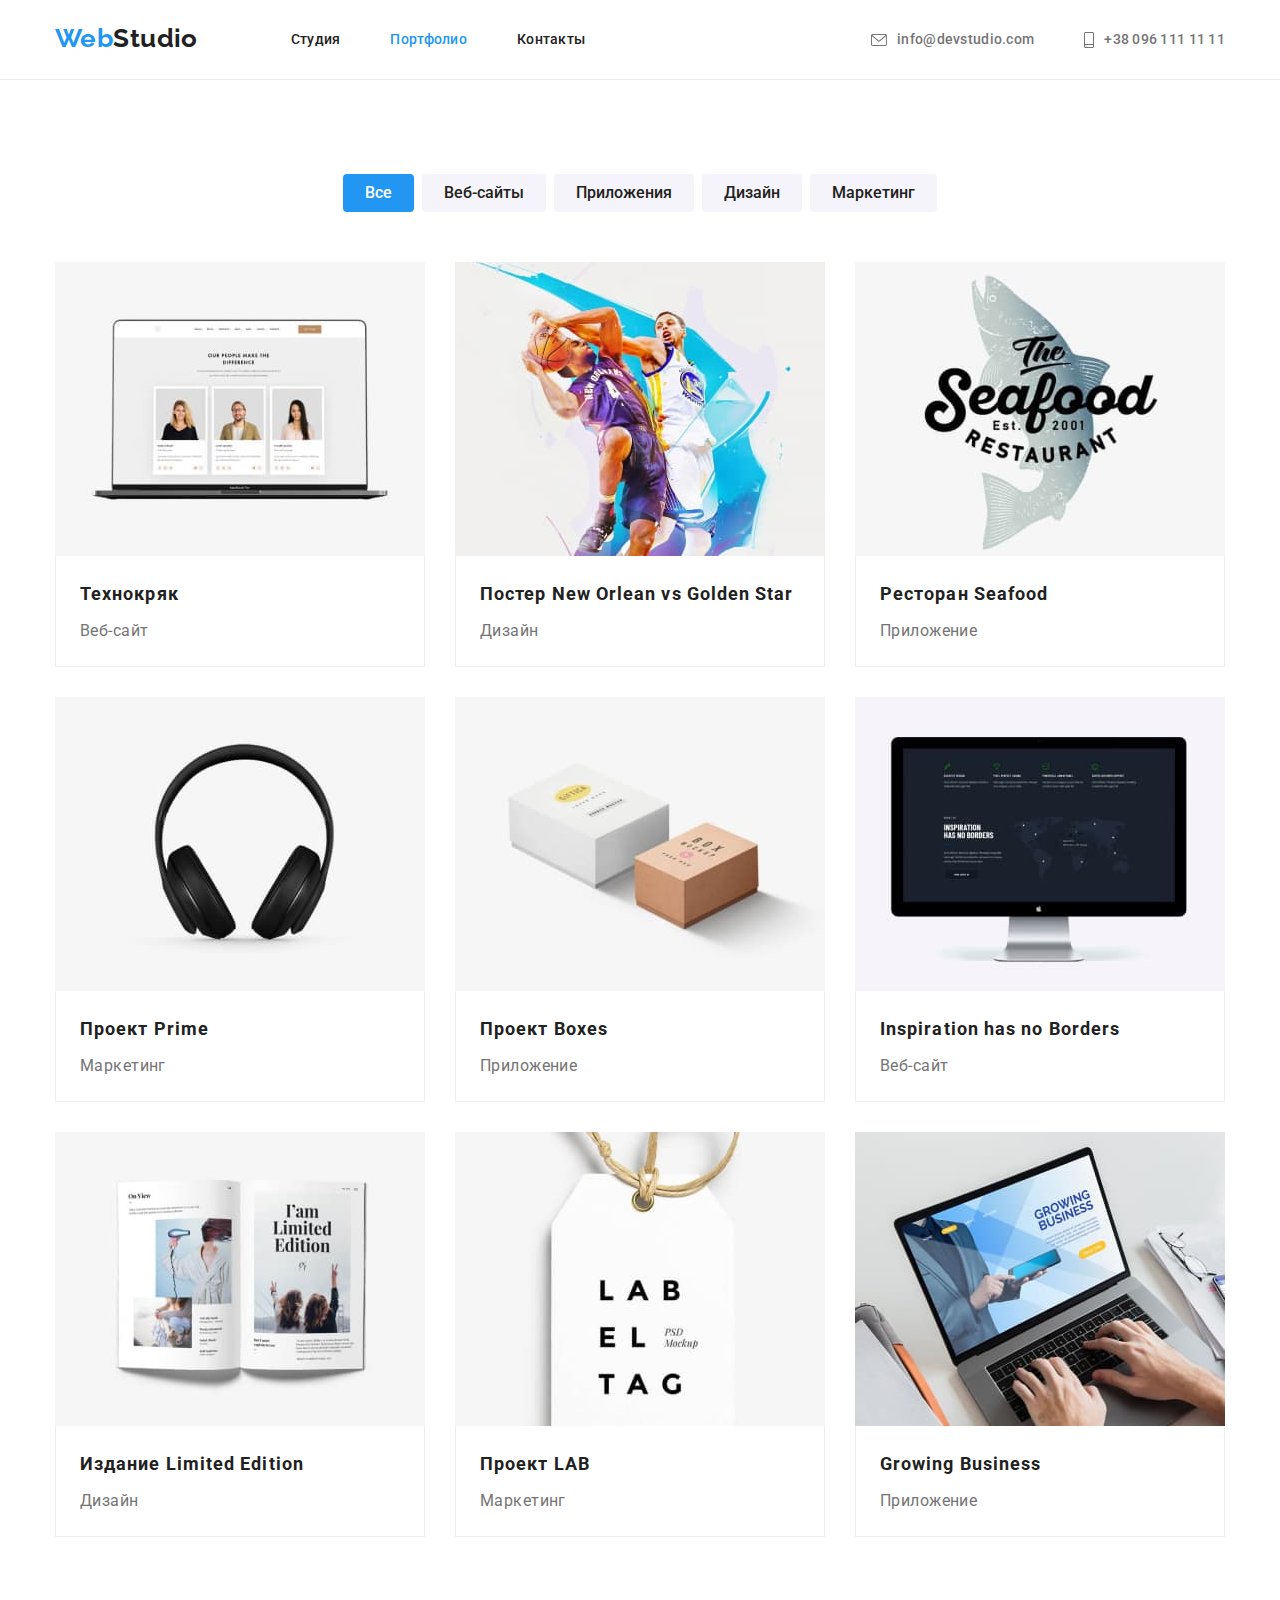
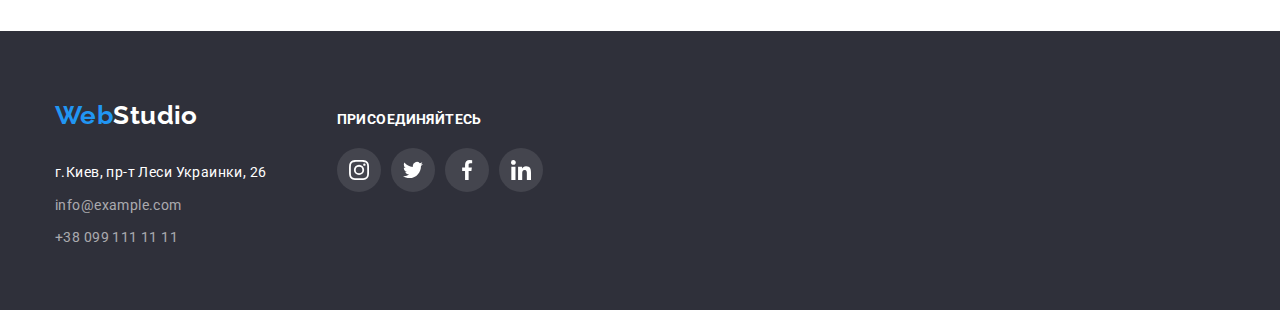
==== portfolio.html @ 67c70252 "add" ====
<!DOCTYPE html>
<html lang="ru">
<head>
    <meta charset="UTF-8">
    <meta http-equiv="X-UA-Compatible" content="IE=edge">
    <meta name="viewport" content="width=device-width, initial-scale=1.0">
    <title>Document</title>

    <link rel="stylesheet" href="https://cdnjs.cloudflare.com/ajax/libs/modern-normalize/1.1.0/modern-normalize.min.css">
    <link rel="preconnect" href="https://fonts.googleapis.com">
    <link rel="preconnect" href="https://fonts.gstatic.com" crossorigin>
    <link href="https://fonts.googleapis.com/css2?family=Raleway:wght@700&family=Roboto:wght@400;500;700;900&display=swap" rel="stylesheet">

   <link rel="stylesheet" href="./css/styles.css">
</head>

<body>
    <header class="header-section">
        <div class="container header-container">
            <nav class="header-nav">
                <a href="" class="logo"><span class="logoweb">Web</span>Studio</a>
                <ul class="header-list">
                    <li><a href="index.html" class="logo-list">Студия</a></li>
                    <li><a href="" class="logo-list"> <samp class="logo-listact">Портфолио</samp> </a></li>
                    <li><a href="" class="logo-list">Контакты</a></li>
                </ul>
            </nav>
            <ul class="contacts">
                <li><a href="mailto:info@devstudio.com" class="mail">
                    <svg class="icon-mail" width="16" height="12">
                        <use href="./images/icons/sprite.svg#icon-envelope"> </use>
                    </svg>                    
                    info@devstudio.com</a></li>
                <li><a href="tel:+380961111111" class="tel">
                    <svg class="icon-smartphone" width="10" height="16">
                        <use href="./images/icons/sprite.svg#icon-smartphone"></use>
                    </svg>                    
                    +38 096 111 11 11</a></li>
            </ul>
        </div>
    
       
    </header>

    <main>
        <section>
            <div class="container">
                <h1 class="visually-hidden">Наше портфоліо</h1>
                <ul class="button-list">
                    <li><button type="button" class="work current">Все</button></li>
                    <li><button type="button" class="work">Веб-сайты</button></li>
                    <li><button type="button" class="work">Приложения</button></li>
                    <li><button type="button" class="work">Дизайн</button></li>
                    <li><button type="button" class="work">Маркетинг</button></li>
                </ul>
                
                <ul class="portfolio-list">
                    <li class="portfolio-card">
                        <a class="portfolio-link" href="">
                            <img src="./images/portfolio/img(9).jpg" alt="" width="370">
                            <div class="portfolio-blok">
                                <h2 class="title-work">Технокряк</h2>
                                <p class="text-work">Веб-сайт</p>
                            </div>
                        </a>
                    </li>
                    <li class="portfolio-card">
                        <a class="portfolio-link" href="">
                            <img src="./images/portfolio/img(1)(1).jpg" alt="" width="370">
                            <div class="portfolio-blok">
                                <h2 class="title-work">Постер New Orlean vs Golden Star</h2>
                                <p class="text-work">Дизайн</p>
                            </div>
                            
                        </a>
                    </li>
                    <li class="portfolio-card">
                        <a class="portfolio-link" href="">
                            <img src="./images/portfolio/img(2)(1).jpg" alt="" width="370">
                            <div class="portfolio-blok">
                                <h2 class="title-work">Ресторан Seafood</h2>
                                <p class="text-work">Приложение</p>
                            </div>
                        </a>
                    </li>
                    <li class="portfolio-card">
                        <a class="portfolio-link" href="">
                            <img src="./images/portfolio/img(3)(1).jpg" alt="" width="370">
                            <div class="portfolio-blok">
                                <h2 class="title-work">Проект Prime</h2>
                                <p class="text-work">Маркетинг</p>
                            </div>
                        </a>
                    </li>
                    <li class="portfolio-card">
                        <a class="portfolio-link" href="">
                            <img src="./images/portfolio/img(4)(1).jpg" alt="" width="370">
                            <div class="portfolio-blok">
                                <h2 class="title-work">Проект Boxes</h2>
                                <p class="text-work">Приложение</p>
                            </div>                            
                        </a>
                    </li>
                    <li class="portfolio-card">
                        <a class="portfolio-link" href="">
                            <img src="./images/portfolio/img(5)(1).jpg" alt="" width="370">
                            <div class="portfolio-blok">
                                <h2 class="title-work">Inspiration has no Borders</h2>
                                <p class="text-work">Веб-сайт</p>
                            </div>
                        </a>
                    </li>
                    <li class="portfolio-card">
                        <a class="portfolio-link" href="">
                            <img src="./images/portfolio/img(6)(1).jpg" alt="" width="370">
                            <div class="portfolio-blok">
                                <h2 class="title-work">Издание Limited Edition</h2>
                                <p class="text-work">Дизайн</p>
                            </div>
                        </a>
                    </li>
                    <li class="portfolio-card">
                        <a class="portfolio-link" href="">
                            <img src="./images/portfolio/img(7)(1).jpg" alt="">
                            <div class="portfolio-blok">
                                <h2 class="title-work">Проект LAB</h2>
                                <p class="text-work">Маркетинг</p>
                            </div>
                        </a>
                    </li>
                    <li class="portfolio-card">
                        <a class="portfolio-link" href="">
                            <img src="./images/portfolio/img(8)(1).jpg" alt="">
                            <div class="portfolio-blok">
                                <h2 class="title-work">Growing Business</h2>
                                <p class="text-work">Приложение</p>
                            </div>
                        </a>
                    </li>                
                </ul>
            </div>            
        </section>
    </main>

    <footer>
        <div class="container">
            <div class="footer-colums">
                <div class="footer-adress">
                    <a class="botton-logo" href="index.html" title="WebStudio">
                        Web<span class="logo-white">Studio</span>
                    </a>
                    <address>
                        <ul class="address-list">
                            <li>
                                <a class="address" href="http://goo.gl/maps/oR3F1YAG6LvCoMsa9" target="_blank"
                                    rel="noopener noreferrer">г.Киев, пр-т Леси Украинки, 26</a>
                            </li>
                            <li>
                                <a class="address-link" href="mailto:info@example.com"> info@example.com</a>
                            </li>
                            <li>
                                <a class="address-link" href="tel:+380991111111"> +38 099 111 11 11</a>
                            </li>
                        </ul>
                    </address>
                </div>
                <div class="call-to-action">
                    <p class="join">присоединяйтесь</p>
                    <ul class="social-list-footer">
                        <li class="social-item-footer">
                            <a class="social-link-footer" href="">
                                <svg class="icon-social-footer" width="20" height="20">
                                    <use href="./images/icons/sprite.svg#icon-instagram"></use>
                                </svg>
                            </a>
                        </li>
                        <li class="social-item-footer">
                            <a class="social-link-footer" href="">
                                <svg class="icon-social-footer" width="20" height="20">
                                    <use href="./images/icons/sprite.svg#icon-twitter"></use>
                                </svg>
                            </a>
                        </li>
                        <li class="social-item-footer">
                            <a class="social-link-footer" href="">
                                <svg class="icon-social-footer" width="20" height="20">
                                    <use href="./images/icons/sprite.svg#icon-facebook"></use>
                                </svg>
                            </a>
                        </li>
                        <li class="social-item-footer">
                            <a class="social-link-footer" href="">
                                <svg class="icon-social-footer" width="20" height="20">
                                    <use href="./images/icons/sprite.svg#icon-linkedin"></use>
                                </svg>
                            </a>
                        </li>
                    </ul>
    
                </div>
            </div>
        </div>
    </footer>
        
</body>
</html>
---- css/styles.css ----
:root{
    --main-font:'Roboto', sans-serif;
    --logo-font:'Raleway',sans-serif;
    --main-color:#757575;
    --accent-color:#212121;
    --logo-color: #2196F3;  
    --accent-font:#2F303A;
    --text-color:#FFFFFF;
    --fon-color:#E5E5E5;
    --button-hover-color:#188ce8;
    --portfolio-card-border-color:#eeeeee;
}
*,
*::before,
*::after {
    box-sizing: border-box;
}
body{
    font-family: var(--main-font);    
    color: var(--main-color);
    background-color:var(--text-color);
    font-size: 14px;
    letter-spacing: 0.03em;  
}
p,
h1,
h2,
h3,
h4,
h5,
h6{
    margin: 0;
    padding: 0;
}
ul{
    list-style: none;
    margin: 0;
    padding: 0;
}
a{
    color: var(--main-color);
    text-decoration: none;
}
img{
    display: block;
    max-width: 100%;
    height: auto;
}
section {
    padding: 94px 0;
}
.container{
    width: 1200px;
    margin-left: auto;
    margin-right: auto;
    padding-left: 15px;
    padding-right: 15px;
}
/*Header*/
header{
    display: flex;
    align-items: center;
    margin: auto;
}

.header-section{
    border-bottom: 1px solid #ECECEC;
    height: 80px;
}
.header-container{
    display: flex;
    align-items: center;
}
.header-nav{
    display: flex;
    align-items: center;
    margin-right: auto;
}
/*  */
.logo{
    margin-right: 93px;
    padding-top: 24px;
    padding-bottom: 25px;

    font-family: var(--logo-font);
    color:var(--accent-color);
    font-style: normal;
    font-weight: 700;
    font-size: 26px;
    line-height: 1.2;    
}
.logo:hover,
.logo:focus{
color: var(--logo-color);
}
.logoweb{
    font-family: var(--logo-font);
    color: var(--logo-color);
}
.header-list{
    display: flex;
    align-items: center;
    padding-left: 0;
    margin: 0;
    color-scheme: red;
}
.header-list > li:not(:last-child) {
    margin-right: 50px;
}
.logo-list {
    padding-top: 32px;
    padding-bottom: 32px;

    font-family: var(--main-font);
    color: var(--accent-color);
    font-weight: 500;
    line-height: 1.14;
    letter-spacing: 0.02em;
}
.logo-list:hover,
.logo-list:focus {
    color: var(--logo-color);
}
.logo-listact {
    font-family: var(--main-font);
    color: var(--logo-color);
}
.logo-listact:hover,
.logo-listact:focus {
    color: var(--accent-color);
}
.contacts{
    display: flex;
    align-items: center;
    padding-left: 0;
    margin: 0;
}
.tel,.mail{
    display: flex;
    padding-top: 32px;
    padding-bottom: 32px;
    color: var(--main-color);
    font-weight: 500;
    line-height: 1.4;
    letter-spacing: 0.02em;
    align-items: center;
}
.tel:hover,
.tel:focus,
.mail:hover,
.mail:focus {
    color: var(--logo-color);
    
}
.mail{
    margin-right: 50px;
    /*color: var(--logo-color);*/
}
.icon-mail {
    fill: currentColor;
    margin-right: 10px;
}

.icon-smartphone {
    fill: currentColor;
    margin-right: 10px;
}

/* ---------------------------------------------------------------------------------------------------------------- */

 /* Секцiя 1 (Эффективное решение для вашего бизнеса)  */

.hero-section{
    background-color:var(--accent-font) ;
    background-image: linear-gradient(to right,
                rgba(47, 48, 58, 0.4),
                rgba(47, 48, 58, 0.4)),
    url("..//images/icons/Img.jpg");
    background-repeat: no-repeat;
    background-size: cover;
    background-position: center;
    max-width: 1600px;
    margin: 0 auto;
    align-items: center;
    padding-top: 200px;
    padding-bottom: 200px;
}
.title-container {
    display: flex;
    align-items: center;
    flex-direction: column;
}
.title {
    width: 696px;
    margin-bottom: 30px;
    color: var(--text-color);
    font-weight: 900;
    font-size: 44px;
    line-height: 1.36;
    text-transform: uppercase;
    letter-spacing: 0.06em;
    text-align: center;
}

.button{
    padding: 10px 32px;
    border: none;
    text-align: center;

    color: var(--text-color);
    background-color:var(--logo-color);
    font-weight: 700;
    font-size: 16px;
    line-height:1.88;    
    letter-spacing: 0.06em;
    box-shadow: 0px 4px 4px rgba(0, 0, 0, 0.15);
    border-radius: 4px;
    cursor: pointer;
}
.button:hover,
.button:focus {
   background-color: var(--button-hover-color);   
}
/* ------------------------------------------------------------------------------------------------------------------- */
/* Секция 2 (Список преимуществ) */
.advantage-list {
    display: flex;
   
}
.advantage-list>li:not(:last-child) {
    margin-right: 30px;
}
.advantage-block {
    background-color: #F5F4FA;
    border-radius: 4px;
    width: 270px;
    height: 120px;
    margin-bottom: 30px;
    align-items: center;
    display: flex;
    justify-content: center;
}
.advantage-title{
    margin-top: 0;
    margin-bottom: 10px;
    color: var(--accent-color);
    font-weight: 700;
    font-size: 14px;
    line-height: 1.14;
    text-transform: uppercase;
}
.advantage-text{
    width: 270px;
    line-height: 1.7;
    color: var(--main-color);
}
/*.advantage-text::last-child {
    margin-right: 0;
}*/
/* ------------------------------------------------------------------------------------------------------------------- */
/* Секцiя 3 (Чем мы занимаемся?) */
.projects-section{
    padding-top: 0;
}
.projects-title{
    margin-top: 0;
    margin-bottom: 50px;

    color: var(--accent-color);
    font-weight: 700;
    font-size: 36px;
    line-height: 1.16;
    text-align: center;
}
.projects-list {
    display: flex;
}
.projects-list>li:not(:last-child) {
    margin-right: 30px;
}
/* ------------------------------------------------------------------------------------------------------------------- */
/* Секцiя 4 (Наша команда) */
.team-section{
    margin-top: 0;
    margin-bottom: 0;
    background-color: #F5F4FA;
}
.team-title{
    margin-bottom: 50px;
    font-weight: 700;
    font-size: 36px;
    line-height: 1.16;
    text-align: center;
    color:var(--accent-color);

}

.team-list {
    display: flex;
}
.card {
    background-color: var(--text-color);
    width: 270px;
    margin-bottom: 0;
    box-shadow: 0px 1px 3px rgba(0, 0, 0, 0.12), 0px 1px 1px rgba(0, 0, 0, 0.14),
     0px 2px 1px rgba(0, 0, 0, 0.2);
}

.card:not(:last-child) {
    margin-right: 30px;
}

.member-name {
    margin-top: 30px;
    margin-bottom: 10px;
    font-weight: 500;
    font-size: 16px;
    line-height: 1.19;
    text-align: center;
    color: var(--accent-color);
}

.member-position {
    margin-bottom: 16px;
    font-size: 16px;
    line-height: 1.19;
    text-align: center;
}

.social-network-list {
    display: flex;
    justify-content: center;
    margin-bottom: 30px;
}

.social-network-link:not(:last-child) {
    margin-right: 10px;
}

.social-network {
    display: flex;
    justify-content: center;
    align-items: center;
    color: #afb1b8;
    width: 44px;
    height: 44px;
    border-radius: 50%;
}

.social-network:hover,
.social-network:focus {
    color: var(--text-color);
    background-color: var(--logo-color);
}

.icon-social {
    fill: currentColor;
}

/*--------------------------------------------------------------------------------------------------*/
/* Секция 5 (Постоянные клиенты)*/
.regular-customers-title {
    color:var(--accent-color); 
    font-weight: 700;
    font-size: 36px;
    line-height: 1.16;
    text-align: center; 
    letter-spacing: 0.03em;

    margin-bottom: 50px;
}

.regular-customers-list {
    display: flex;
}

.brand-logo-item:not(:last-child) {
    margin-right: 30px;
}

.brand-logo-link {
    display: flex;
    justify-content: center;
    align-items: center;
    border: 1px solid #afb1b8;
    border-radius: 4px;
    width: 170px;
    height: 92px;
    color: #afb1b8;    
   
}

.brand-logo-link:hover,
.brand-logo-link:focus {
    color: var(--logo-color);
    border: 1px solid var(--logo-color);
}

.brand-logo-icon {
    fill: currentColor;
}


/* ------------------------------------------------------------------------------------------------------------- */
/* Footer*/
footer{
    padding-top: 60px;
    padding-bottom: 60px;
    background-color: var(--accent-font);
    
}
.footer-colums{
    display: flex;
    flex-wrap: wrap;
    align-items: baseline;
}
.botton-logo {
    display: inline-block;
    margin-bottom: 20px;
    font-family: var(--logo-font);
    color: var(--logo-color);

    font-weight: 700;
    font-size: 26px;
    line-height: 1.9;
}
.logo-white{
    color: var(--text-color);

}
.address-link {
    display: inline-block;
    font-style: normal;
    color:rgba(255, 255, 255, 0.6);
    line-height: 1.7;
}
.address-list>li:not(:last-child) {
    margin-bottom: 9px;
} 
.address {
    display: inline-block;
    font-style: normal;
    color: var(--text-color);
    line-height: 1.7;
    
}
.address-link:hover,
.address-link:focus {
    color: var(--logo-color);
}
.call-to-action{
    margin-left: 70px;
}
.join{
    margin-bottom: 20px;
    font-weight: 700;
    line-height: 1.14;
    letter-spacing: 0.03em;
    text-transform: uppercase;
    color: var(--text-color);
    
}
.social-list-footer{
    display: flex;
}
.social-item-footer:not(:last-child){
margin-right: 10px;
}
.social-link-footer{
    display: flex;
    justify-content: center;
    align-items: center;
    width: 44px;
    height: 44px;
    color: var(--text-color);
    background-color: rgba(255, 255, 255, 0.1);
    border-radius: 50%;
}
.social-link-footer:hover,
.social-link-footer:focus{
    color: var(--text-color);
    background-color: var(--logo-color);
}
.icon-social-footer{
    fill: currentColor;
}
/*------------------------------------------------------------------End footer-------------------------------------*/
/* Портфоліо*/
.visually-hidden {
    position: absolute;
    width: 1px;
    height: 1px;
    margin: -1px;
    border: 0;
    padding: 0;
    white-space: nowrap;
    clip-path: inset(100%);
    clip: rect(0 0 0 0);
    overflow: hidden;
}
.button-list {
    display: flex;
    justify-content: center;
    margin-bottom: 50px;
}
.button-list>li:not(:last-child) {
    margin-right: 8px;
}
.work.current {
    background-color: var(--logo-color);
    color: var(--text-color);

}
.work{
    padding: 6px 22px;
    border-radius: 4px;

    color:var(--accent-color);
    font-family: 'Roboto';
    font-style: normal;
    font-weight: 500;
    font-size: 16px;
    line-height: 1.63;
    border:none ;
    text-align: center;
    cursor: pointer;
    background-color: #F5F4FA;
}

.work:hover,
.work:focus{
    background-color: var(--logo-color);
    color: var(--text-color);
}

.portfolio-list {
    display: flex;
    flex-wrap: wrap;
    padding-left: 0;
    margin-top: 0;
}
.portfolio-link {
    display: block;
    color: var(--main-color);
}
.portfolio-link:hover,
.portfolio-link:focus {
    box-shadow: 0px 1px 1px rgba(0, 0, 0, 0.12), 0px 4px 4px rgba(0, 0, 0, 0.06), 1px 4px 6px rgba(0, 0, 0, 0.16);
}

.portfolio-card {
    width: 370px;
    margin-right: 30px;
    margin-bottom: 30px;
    box-sizing: border-box;
    background:var(--fon-color);
}
.portfolio-card:nth-child(3n) {
    margin-right: 0;
}

.portfolio-card:nth-last-child(-n + 3) {
    margin-bottom: 0;
}
.portfolio-blok{
    background: var(--text-color);
    padding: 20px 24px;
    border-left: 1px solid var(--portfolio-card-border-color);
    border-right: 1px solid var(--portfolio-card-border-color);
    border-bottom: 1px solid var(--portfolio-card-border-color);
}

.title-work{
    margin-bottom: 4px;
    color: var(--accent-color);
    font-weight: 700;
    font-size: 18px;
    line-height: 2; 
    letter-spacing: 0.06em;
}
.text-work{
    /*color: var(--main-color);*/
    font-size: 16px;
    line-height: 1.88;
}
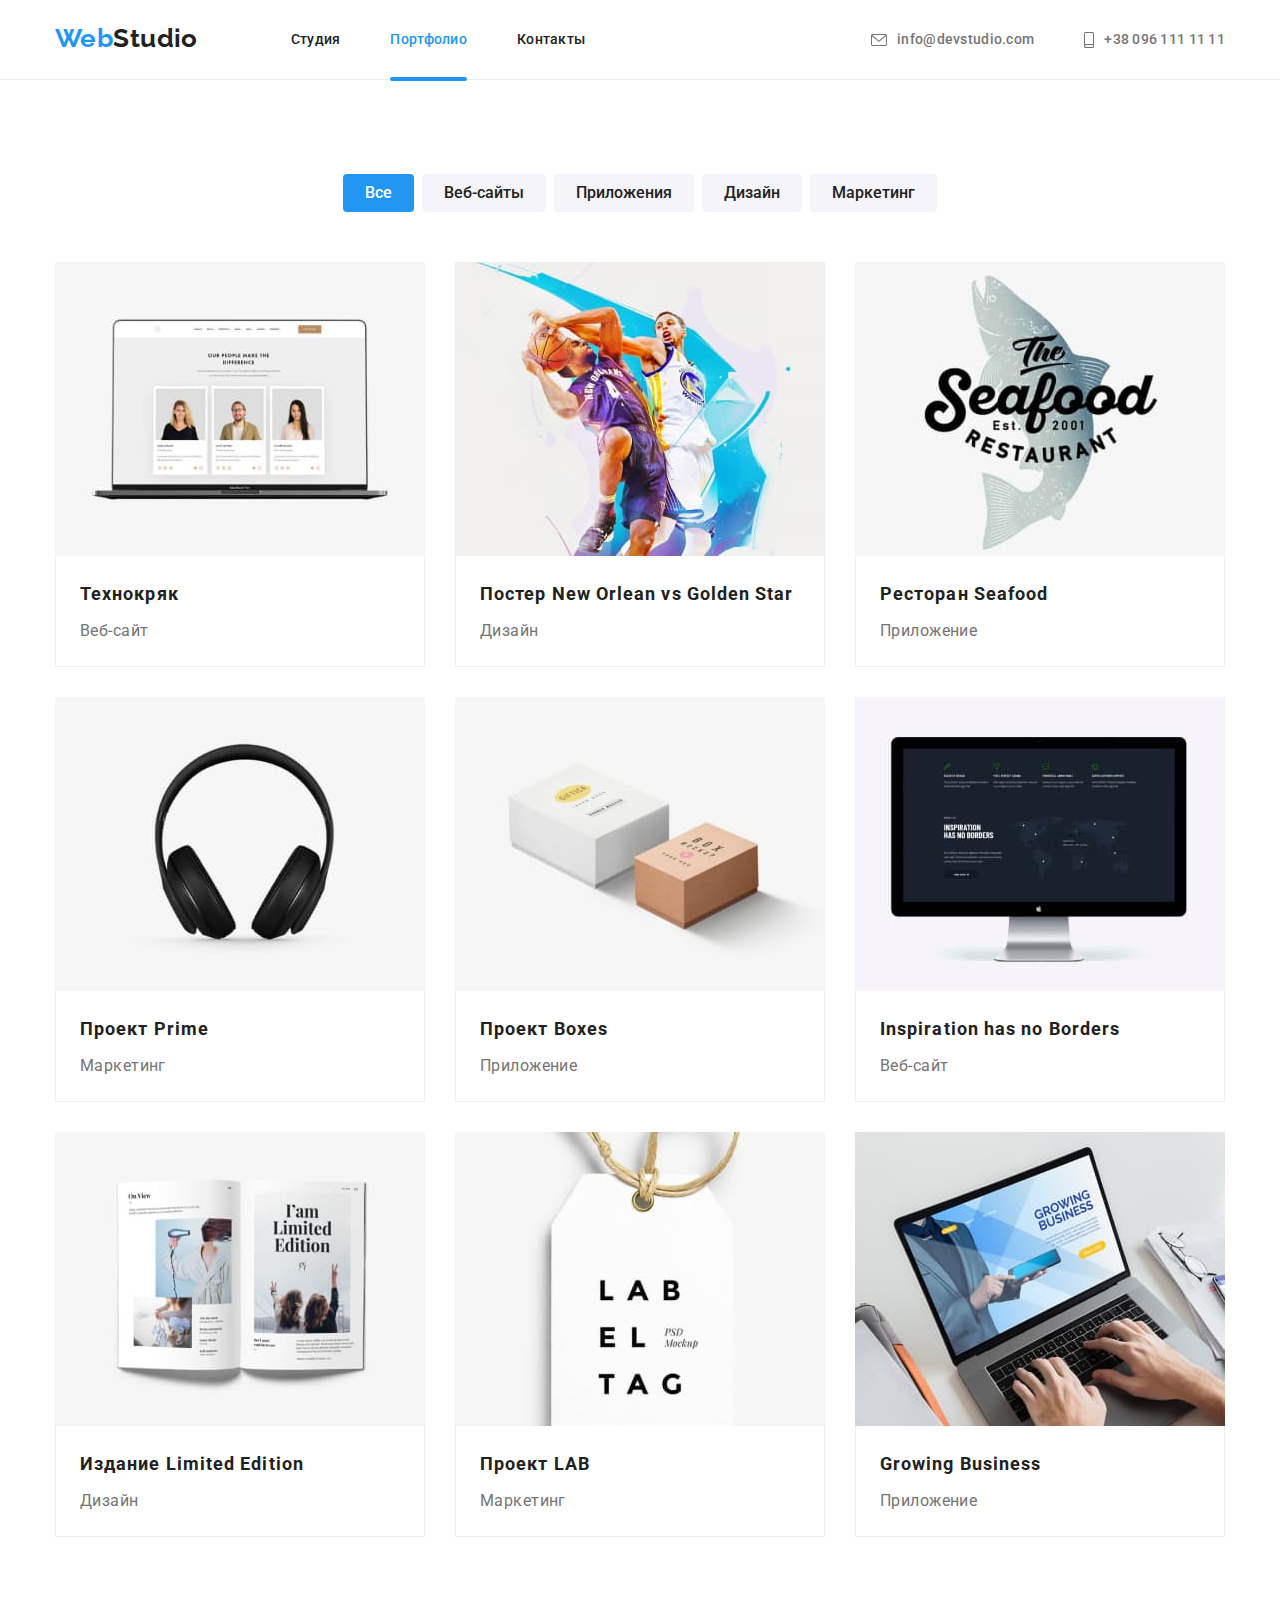
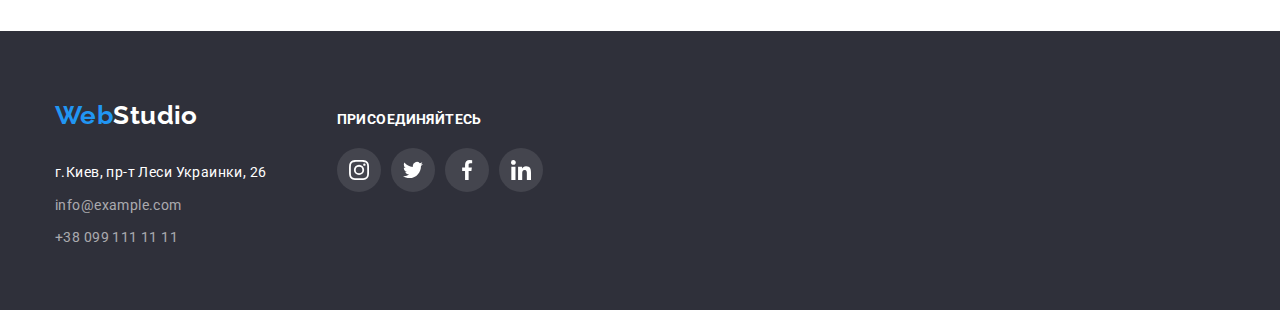
==== commit e7110152: "dxzbfg" ====
--- a/portfolio.html
+++ b/portfolio.html
@@ -21,7 +21,7 @@
                 <a href="" class="logo"><span class="logoweb">Web</span>Studio</a>
                 <ul class="header-list">
                     <li><a href="index.html" class="logo-list">Студия</a></li>
-                    <li><a href="" class="logo-list"> <samp class="logo-listact">Портфолио</samp> </a></li>
+                    <li><a href="" class="logo-list current"> <samp class="logo-listact">Портфолио</samp> </a></li>
                     <li><a href="" class="logo-list">Контакты</a></li>
                 </ul>
             </nav>
@@ -57,7 +57,20 @@
                 <ul class="portfolio-list">
                     <li class="portfolio-card">
                         <a class="portfolio-link" href="">
-                            <img src="./images/portfolio/img(9).jpg" alt="" width="370">
+
+                            <div class="portfolio-thumb">
+                                <img src="./images/portfolio/img(9).jpg" alt="" width="370">
+                                <div class="portfolio-overlay">
+                                    <p class="thumb-text">
+                                        Ресурс предлагает комплексные предложения с разным уровнем
+                                        функционала и сервисов. Все это позволит посетителю
+                                        получить исчерпывающие сведения  +о компании или частном
+                                        лице.
+                                    </p>
+                                </div>
+                            </div>
+                            
                             <div class="portfolio-blok">
                                 <h2 class="title-work">Технокряк</h2>
                                 <p class="text-work">Веб-сайт</p>
@@ -66,7 +79,20 @@
                     </li>
                     <li class="portfolio-card">
                         <a class="portfolio-link" href="">
-                            <img src="./images/portfolio/img(1)(1).jpg" alt="" width="370">
+
+                            <div class="portfolio-thumb">
+                                <img src="./images/portfolio/img(1)(1).jpg" alt="" width="370">
+                                <div class="portfolio-overlay">
+                                    <p class="thumb-text">
+                                        Ресурс предлагает комплексные предложения с разным уровнем
+                                        функционала и сервисов. Все это позволит посетителю
+                                        получить исчерпывающие сведения  +о компании или частном
+                                        лице.
+                                    </p>
+                                </div>
+                            </div>
+
                             <div class="portfolio-blok">
                                 <h2 class="title-work">Постер New Orlean vs Golden Star</h2>
                                 <p class="text-work">Дизайн</p>
@@ -76,7 +102,19 @@
                     </li>
                     <li class="portfolio-card">
                         <a class="portfolio-link" href="">
-                            <img src="./images/portfolio/img(2)(1).jpg" alt="" width="370">
+                            <div class="portfolio-thumb">
+                                <img src="./images/portfolio/img(2)(1).jpg" alt="" width="370">
+                                <div class="portfolio-overlay">
+                                    <p class="thumb-text">
+                                        Ресурс предлагает комплексные предложения с разным уровнем
+                                        функционала и сервисов. Все это позволит посетителю
+                                        получить исчерпывающие сведения  +о компании или частном
+                                        лице.
+                                    </p>
+                                </div>
+                            </div>
+                            
                             <div class="portfolio-blok">
                                 <h2 class="title-work">Ресторан Seafood</h2>
                                 <p class="text-work">Приложение</p>
@@ -85,7 +123,19 @@
                     </li>
                     <li class="portfolio-card">
                         <a class="portfolio-link" href="">
-                            <img src="./images/portfolio/img(3)(1).jpg" alt="" width="370">
+                            <div class="portfolio-thumb">
+                                <img src="./images/portfolio/img(3)(1).jpg" alt="" width="370">
+                                <div class="portfolio-overlay">
+                                    <p class="thumb-text">
+                                        Ресурс предлагает комплексные предложения с разным уровнем
+                                        функционала и сервисов. Все это позволит посетителю
+                                        получить исчерпывающие сведения  +о компании или частном
+                                        лице.
+                                    </p>
+                                </div>
+                            </div>
+                            
                             <div class="portfolio-blok">
                                 <h2 class="title-work">Проект Prime</h2>
                                 <p class="text-work">Маркетинг</p>
@@ -94,7 +144,19 @@
                     </li>
                     <li class="portfolio-card">
                         <a class="portfolio-link" href="">
-                            <img src="./images/portfolio/img(4)(1).jpg" alt="" width="370">
+                            <div class="portfolio-thumb">
+                                <img src="./images/portfolio/img(4)(1).jpg" alt="" width="370">
+                                <div class="portfolio-overlay">
+                                    <p class="thumb-text">
+                                        Ресурс предлагает комплексные предложения с разным уровнем
+                                        функционала и сервисов. Все это позволит посетителю
+                                        получить исчерпывающие сведения  +о компании или частном
+                                        лице.
+                                    </p>
+                                </div>
+                            </div>
+                            
                             <div class="portfolio-blok">
                                 <h2 class="title-work">Проект Boxes</h2>
                                 <p class="text-work">Приложение</p>
@@ -103,7 +165,19 @@
                     </li>
                     <li class="portfolio-card">
                         <a class="portfolio-link" href="">
-                            <img src="./images/portfolio/img(5)(1).jpg" alt="" width="370">
+                            <div class="portfolio-thumb">
+                                <img src="./images/portfolio/img(5)(1).jpg" alt="" width="370">
+                                <div class="portfolio-overlay">
+                                    <p class="thumb-text">
+                                        Ресурс предлагает комплексные предложения с разным уровнем
+                                        функционала и сервисов. Все это позволит посетителю
+                                        получить исчерпывающие сведения  +о компании или частном
+                                        лице.
+                                    </p>
+                                </div>
+                            </div>
+                           
                             <div class="portfolio-blok">
                                 <h2 class="title-work">Inspiration has no Borders</h2>
                                 <p class="text-work">Веб-сайт</p>
@@ -112,7 +186,19 @@
                     </li>
                     <li class="portfolio-card">
                         <a class="portfolio-link" href="">
-                            <img src="./images/portfolio/img(6)(1).jpg" alt="" width="370">
+                            <div class="portfolio-thumb">
+                                <img src="./images/portfolio/img(6)(1).jpg" alt="" width="370">
+                                <div class="portfolio-overlay">
+                                    <p class="thumb-text">
+                                        Ресурс предлагает комплексные предложения с разным уровнем
+                                        функционала и сервисов. Все это позволит посетителю
+                                        получить исчерпывающие сведения  +о компании или частном
+                                        лице.
+                                    </p>
+                                </div>
+                            </div>
+                            
                             <div class="portfolio-blok">
                                 <h2 class="title-work">Издание Limited Edition</h2>
                                 <p class="text-work">Дизайн</p>
@@ -121,7 +207,19 @@
                     </li>
                     <li class="portfolio-card">
                         <a class="portfolio-link" href="">
-                            <img src="./images/portfolio/img(7)(1).jpg" alt="">
+                            <div class="portfolio-thumb">
+                                <img src="./images/portfolio/img(7)(1).jpg" alt="">
+                                <div class="portfolio-overlay">
+                                    <p class="thumb-text">
+                                        Ресурс предлагает комплексные предложения с разным уровнем
+                                        функционала и сервисов. Все это позволит посетителю
+                                        получить исчерпывающие сведения  +о компании или частном
+                                        лице.
+                                    </p>
+                                </div>
+                            </div>
+                            
                             <div class="portfolio-blok">
                                 <h2 class="title-work">Проект LAB</h2>
                                 <p class="text-work">Маркетинг</p>
@@ -130,7 +228,19 @@
                     </li>
                     <li class="portfolio-card">
                         <a class="portfolio-link" href="">
-                            <img src="./images/portfolio/img(8)(1).jpg" alt="">
+                            <div class="portfolio-thumb">
+                                <img src="./images/portfolio/img(8)(1).jpg" alt="">
+                                <div class="portfolio-overlay">
+                                    <p class="thumb-text">
+                                        Ресурс предлагает комплексные предложения с разным уровнем
+                                        функционала и сервисов. Все это позволит посетителю
+                                        получить исчерпывающие сведения  +о компании или частном
+                                        лице.
+                                    </p>
+                                </div>
+                            </div>
+                            
                             <div class="portfolio-blok">
                                 <h2 class="title-work">Growing Business</h2>
                                 <p class="text-work">Приложение</p>
--- a/css/styles.css
+++ b/css/styles.css
@@ -10,6 +10,9 @@
     --fon-color:#E5E5E5;
     --button-hover-color:#188ce8;
     --portfolio-card-border-color:#eeeeee;
+    --backdrop-background-color: rgba(0, 0, 0, 0.2);
+    --primary-black-color: #000;
+    --timing-function: cubic-bezier(0.4, 0, 0.2, 1);
 }
 *,
 *::before,
@@ -103,7 +106,21 @@
     align-items: center;
     padding-left: 0;
     margin: 0;
-    color-scheme: red;
+}
+.header-list .current {
+    color: var(--logo-color);
+    position: relative;
+}
+.header-list .current::after{
+    content: "";
+    position: absolute;
+    width: 100%;
+    height: 4px;
+    background-color: var(--logo-color);
+    border-radius: 2px;
+    bottom: 0;
+    left: 0;
+    margin-bottom: -2px;
 }
 .header-list > li:not(:last-child) {
     margin-right: 50px;
@@ -117,6 +134,8 @@
     font-weight: 500;
     line-height: 1.14;
     letter-spacing: 0.02em;
+    transition: color 250ms var(--timing-function);
+
 }
 .logo-list:hover,
 .logo-list:focus {
@@ -145,6 +164,7 @@
     line-height: 1.4;
     letter-spacing: 0.02em;
     align-items: center;
+    transition: color 250ms var(--timing-function);
 }
 .tel:hover,
 .tel:focus,
@@ -203,7 +223,7 @@
     text-align: center;
 }
 
-.button{
+.hero-button{
     padding: 10px 32px;
     border: none;
     text-align: center;
@@ -218,8 +238,8 @@
     border-radius: 4px;
     cursor: pointer;
 }
-.button:hover,
-.button:focus {
+.hero-button:hover,
+.hero-button:focus {
    background-color: var(--button-hover-color);   
 }
 /* ------------------------------------------------------------------------------------------------------------------- */
@@ -346,6 +366,9 @@
     width: 44px;
     height: 44px;
     border-radius: 50%;
+    transition: color 250ms var(--timing-function),
+    backround-color 250ms var(--timing-function);
+
 }
 
 .social-network:hover,
@@ -387,8 +410,9 @@
     border-radius: 4px;
     width: 170px;
     height: 92px;
-    color: #afb1b8;    
-   
+    color: #afb1b8;
+    transition: color 250ms var(--timing-function);
+  
 }
 
 .brand-logo-link:hover,
@@ -434,6 +458,7 @@
     font-style: normal;
     color:rgba(255, 255, 255, 0.6);
     line-height: 1.7;
+    transition: color 250ms var(--timing-function);
 }
 .address-list>li:not(:last-child) {
     margin-bottom: 9px;
@@ -476,6 +501,7 @@
     color: var(--text-color);
     background-color: rgba(255, 255, 255, 0.1);
     border-radius: 50%;
+    transition: background-color 250ms var(--timing-function);
 }
 .social-link-footer:hover,
 .social-link-footer:focus{
@@ -484,6 +510,71 @@
 }
 .icon-social-footer{
     fill: currentColor;
+}
+/* Modal  */
+
+.backdrop {
+    position: fixed;
+    top: 0;
+    left: 0;
+    background-color: var(--backdrop-background-color);
+    width: 100%;
+    height: 100%;
+
+    opacity: 1;
+    transition: opacity 250ms var(--timing-function);
+}
+
+.is-hidden {
+    visibility: hidden;
+    opacity: 0;
+    pointer-events: none;
+}
+
+.backdrop.is-hidden .modal {
+    transform: translate(-50%, -50%) scale(0.9);
+    opacity: 0;
+}
+
+.modal {
+    position: absolute;
+    top: 50%;
+    left: 50%;
+    min-width: 528px;
+    min-height: 581px;
+    transform: translate(-50%, -50%) scale(1);
+    transition: transform 250ms var(--timing-function),
+        opacity 250ms var(--timing-function);
+
+    background-color: var(--text-color);
+    box-shadow: 0px 1px 3px rgba(0, 0, 0, 0.12), 0px 1px 1px rgba(0, 0, 0, 0.14),
+        0px 2px 1px rgba(0, 0, 0, 0.2);
+    border-radius: 4px;
+}
+
+.modal-close-button {
+    position: absolute;
+    right: 0;
+    display: flex;
+    justify-content: center;
+    align-items: center;
+    margin: 8px;
+    padding: 0;
+
+    border: none;
+    cursor: pointer;
+    background-color: var(--text-color);
+}
+
+.icon-close {
+    fill: white;
+    color: #000;
+    transition: fill 250ms var(--timing-function);
+}
+
+.icon-close:hover,
+.icon-close:focus {
+    fill: var(--logo-color);
 }
 /*------------------------------------------------------------------End footer-------------------------------------*/
 /* Портфоліо*/
@@ -548,7 +639,38 @@
 .portfolio-link:focus {
     box-shadow: 0px 1px 1px rgba(0, 0, 0, 0.12), 0px 4px 4px rgba(0, 0, 0, 0.06), 1px 4px 6px rgba(0, 0, 0, 0.16);
 }
-
+.portfolio-thumb {
+    position: relative;
+    overflow: hidden;
+}
+
+.portfolio-overlay {
+    position: absolute;
+    width: 100%;
+    height: 100%;
+    top: 0;
+    left: 0;
+    background-color: rgba(33, 150, 243, 0.9);
+    transform: translateY(100%);
+    transition: transform 250ms var(--timing-function);
+}
+
+.thumb-text {
+    position: absolute;
+    top: 50%;
+    left: 50%;
+    transform: translate(-50%, -50%);
+    width: 100%;
+    padding: 63px 24px;
+
+    font-size: 18px;
+    line-height: 1.55;
+    letter-spacing: 0.03em;
+    color: var(--text-color);
+}
+.portfolio-link:hover .portfolio-overlay {
+    transform: translateY(0);
+}
 .portfolio-card {
     width: 370px;
     margin-right: 30px;
@@ -563,6 +685,7 @@
 .portfolio-card:nth-last-child(-n + 3) {
     margin-bottom: 0;
 }
+
 .portfolio-blok{
     background: var(--text-color);
     padding: 20px 24px;
